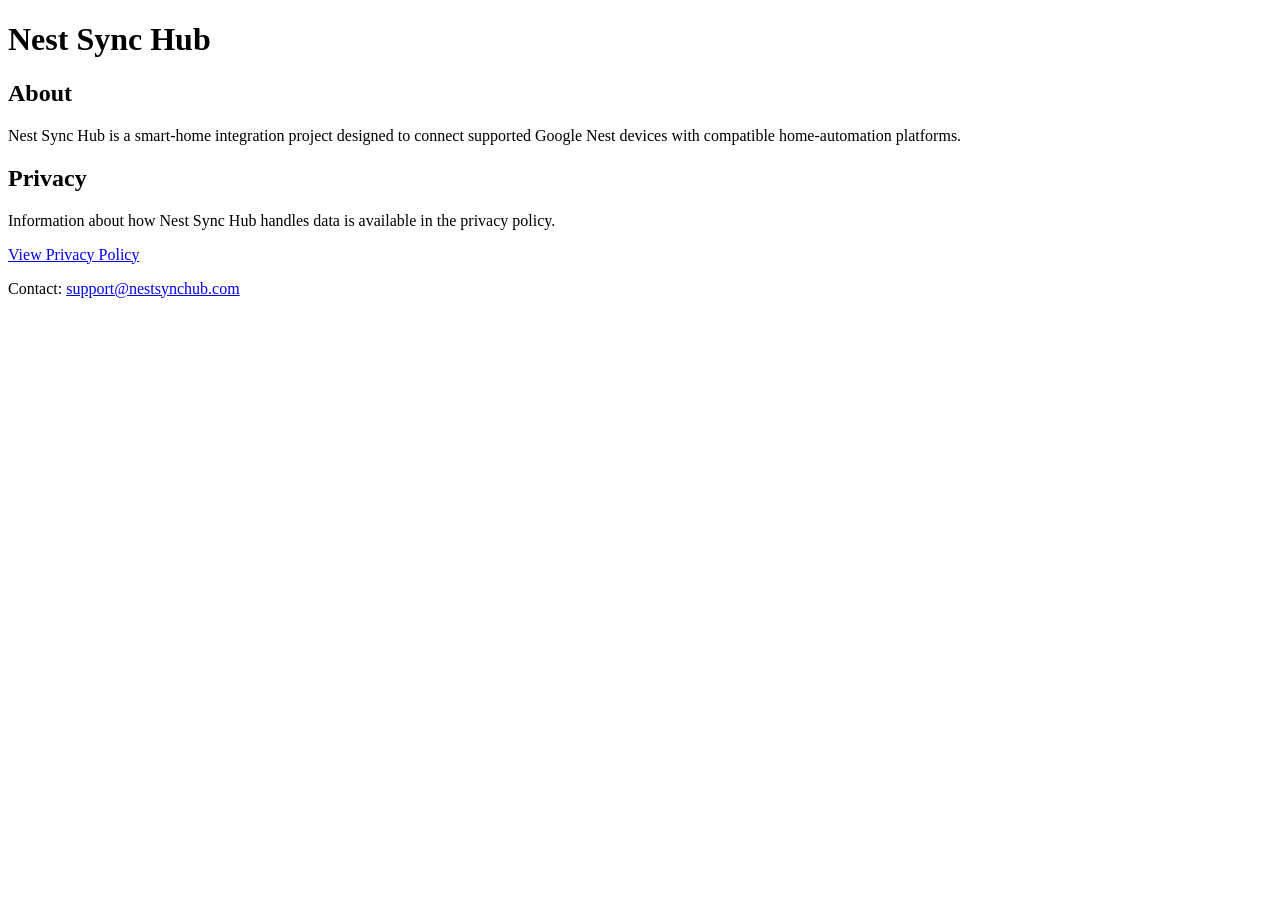
==== index.html @ 32163c92 "Create initial homepage" ====
<!DOCTYPE html>
<html lang="en">
<head>
    <meta charset="UTF-8">

    <meta name="viewport" content="width=device-width, initial-scale=1.0">

    <title>Nest Sync Hub</title>

    <meta
        name="description"
        content="Nest Sync Hub provides information about a smart-home integration project involving supported Google Nest devices."
    >
</head>

<body>

    <header>
        <h1>Nest Sync Hub</h1>
    </header>

    <main>
        <section>
            <h2>About</h2>

            <p>
                Nest Sync Hub is a smart-home integration project designed
                to connect supported Google Nest devices with compatible
                home-automation platforms.
            </p>
        </section>

        <section>
            <h2>Privacy</h2>

            <p>
                Information about how Nest Sync Hub handles data is available
                in the privacy policy.
            </p>

            <p>
                <a href="privacy.html">View Privacy Policy</a>
            </p>
        </section>
    </main>

    <footer>
        <p>
            Contact:
            <a href="mailto:support@nestsynchub.com">
                support@nestsynchub.com
            </a>
        </p>
    </footer>

</body>
</html>
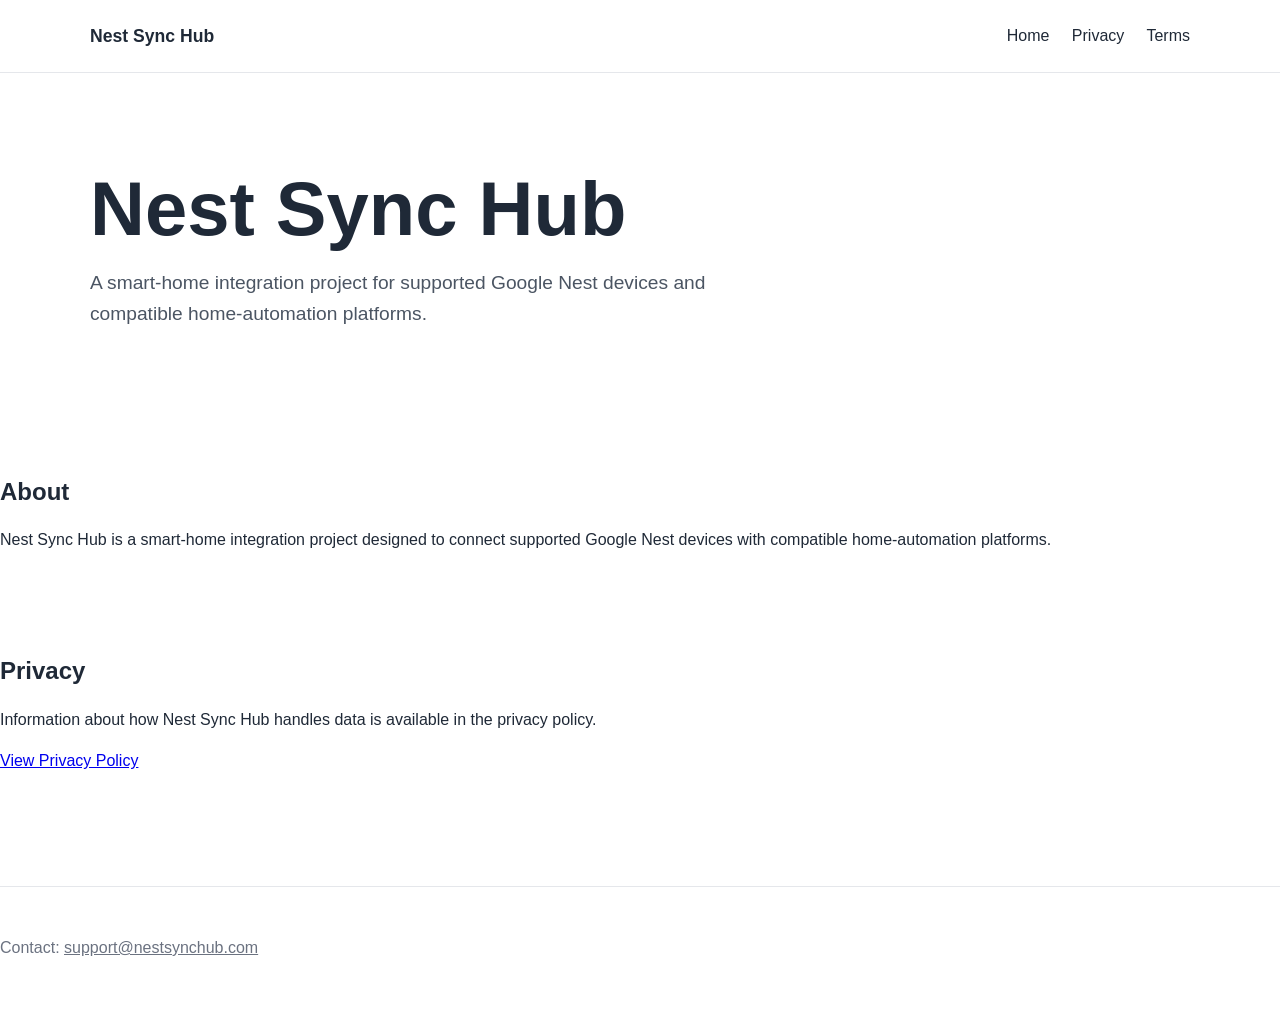
==== commit 41b0ad11: "Add initial site styling" ====
--- a/index.html
+++ b/index.html
@@ -4,7 +4,7 @@
     <meta charset="UTF-8">
 
     <meta name="viewport" content="width=device-width, initial-scale=1.0">
-
+    <link rel="stylesheet" href="assets/css/site.css">
     <title>Nest Sync Hub</title>
 
     <meta
@@ -16,10 +16,31 @@
 <body>
 
     <header>
-        <h1>Nest Sync Hub</h1>
+        <nav class="container">
+            <a href="index.html" class="brand">Nest Sync Hub</a>
+
+            <div>
+                <a href="index.html">Home</a>
+                <a href="privacy.html">Privacy</a>
+                <a href="terms.html">Terms</a>
+            </div>
+        </nav>
     </header>
 
     <main>
+        <section class="hero container">
+
+        <h1>Nest Sync Hub</h1>
+
+        <p>
+
+            A smart-home integration project for supported Google Nest
+
+            devices and compatible home-automation platforms.
+
+        </p>
+
+      </section>
         <section>
             <h2>About</h2>
 
--- a/assets/css/site.css
+++ b/assets/css/site.css
@@ -0,0 +1,101 @@
+* {
+    box-sizing: border-box;
+}
+
+html {
+    scroll-behavior: smooth;
+}
+
+body {
+    margin: 0;
+    font-family: Arial, Helvetica, sans-serif;
+    line-height: 1.6;
+    color: #1f2937;
+    background: #ffffff;
+}
+
+.container {
+    width: min(1100px, 90%);
+    margin: 0 auto;
+}
+
+header {
+    border-bottom: 1px solid #e5e7eb;
+    background: #ffffff;
+}
+
+nav {
+    min-height: 72px;
+    display: flex;
+    align-items: center;
+    justify-content: space-between;
+    gap: 20px;
+}
+
+nav a {
+    color: #1f2937;
+    text-decoration: none;
+    margin-left: 18px;
+}
+
+nav a:hover {
+    text-decoration: underline;
+}
+
+.brand {
+    margin-left: 0;
+    font-size: 1.1rem;
+    font-weight: 700;
+}
+
+.hero {
+    padding: 96px 0 72px;
+}
+
+.hero h1 {
+    margin: 0 0 16px;
+    font-size: clamp(2.5rem, 7vw, 4.75rem);
+    line-height: 1.05;
+}
+
+.hero p {
+    max-width: 700px;
+    font-size: 1.2rem;
+    color: #4b5563;
+}
+
+section {
+    padding: 32px 0;
+}
+
+h2 {
+    margin-bottom: 12px;
+}
+
+footer {
+    margin-top: 64px;
+    padding: 32px 0;
+    border-top: 1px solid #e5e7eb;
+    color: #6b7280;
+}
+
+footer a {
+    color: inherit;
+}
+
+@media (max-width: 700px) {
+    nav {
+        flex-direction: column;
+        align-items: flex-start;
+        padding: 18px 0;
+    }
+
+    nav a {
+        margin-left: 0;
+        margin-right: 16px;
+    }
+
+    .hero {
+        padding: 64px 0 48px;
+    }
+}
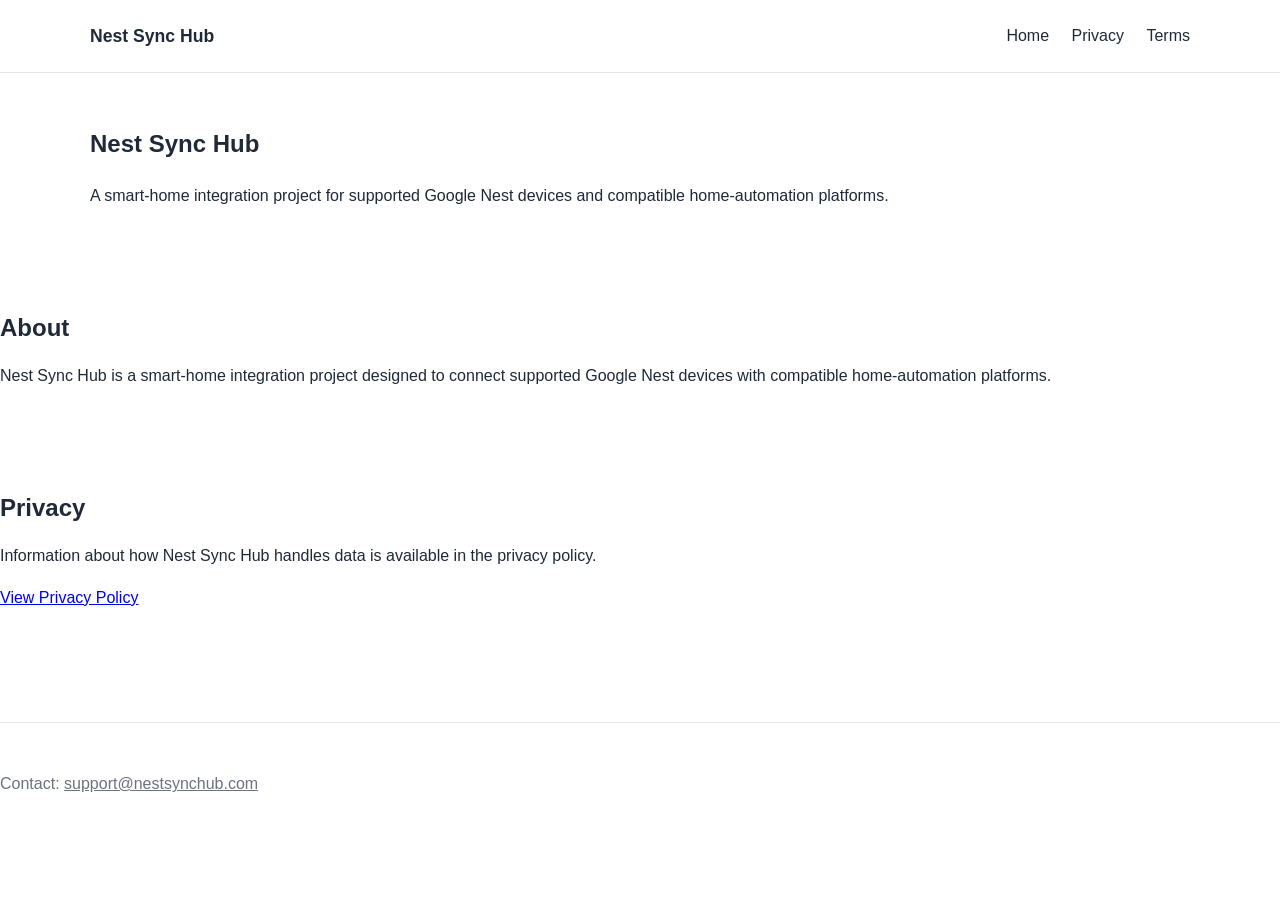
==== commit 6daa1f97: "Additional commit" ====
--- a/index.html
+++ b/index.html
@@ -28,7 +28,7 @@
     </header>
 
     <main>
-        <section class="hero container">
+        <section class="container">
 
         <h1>Nest Sync Hub</h1>
 
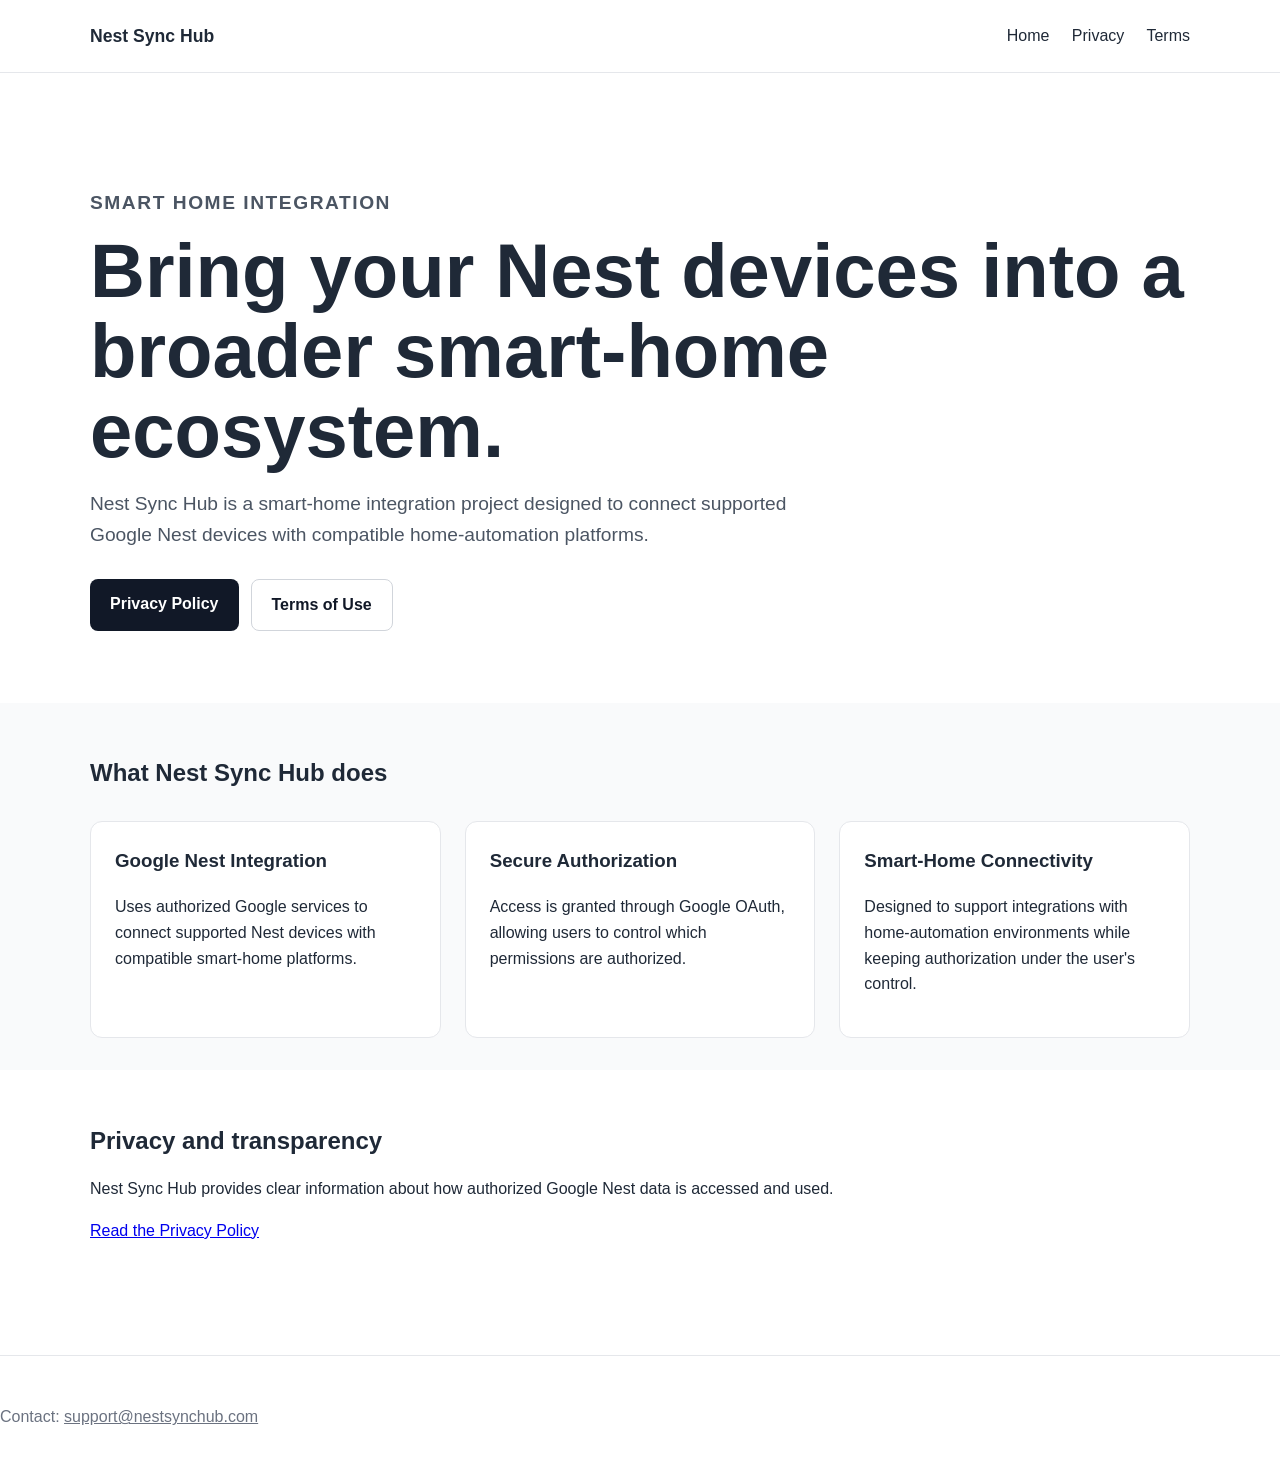
==== commit a8cb1cec: "Improve homepage design" ====
--- a/index.html
+++ b/index.html
@@ -28,42 +28,85 @@
     </header>
 
     <main>
-        <section class="container">
 
-        <h1>Nest Sync Hub</h1>
+    <section class="hero">
+        <div class="container">
+            <p class="eyebrow">Smart Home Integration</p>
 
-        <p>
+            <h1>Bring your Nest devices into a broader smart-home ecosystem.</h1>
 
-            A smart-home integration project for supported Google Nest
-
-            devices and compatible home-automation platforms.
-
-        </p>
-
-      </section>
-        <section>
-            <h2>About</h2>
-
-            <p>
+            <p class="hero-copy">
                 Nest Sync Hub is a smart-home integration project designed
                 to connect supported Google Nest devices with compatible
                 home-automation platforms.
             </p>
-        </section>
 
-        <section>
-            <h2>Privacy</h2>
+            <div class="hero-actions">
+                <a class="button button-primary" href="privacy.html">
+                    Privacy Policy
+                </a>
+
+                <a class="button button-secondary" href="terms.html">
+                    Terms of Use
+                </a>
+            </div>
+        </div>
+    </section>
+
+    <section class="section-muted">
+        <div class="container">
+            <h2>What Nest Sync Hub does</h2>
+
+            <div class="feature-grid">
+
+                <article class="card">
+                    <h3>Google Nest Integration</h3>
+
+                    <p>
+                        Uses authorized Google services to connect supported
+                        Nest devices with compatible smart-home platforms.
+                    </p>
+                </article>
+
+                <article class="card">
+                    <h3>Secure Authorization</h3>
+
+                    <p>
+                        Access is granted through Google OAuth, allowing users
+                        to control which permissions are authorized.
+                    </p>
+                </article>
+
+                <article class="card">
+                    <h3>Smart-Home Connectivity</h3>
+
+                    <p>
+                        Designed to support integrations with home-automation
+                        environments while keeping authorization under the
+                        user's control.
+                    </p>
+                </article>
+
+            </div>
+        </div>
+    </section>
+
+    <section>
+        <div class="container">
+            <h2>Privacy and transparency</h2>
 
             <p>
-                Information about how Nest Sync Hub handles data is available
-                in the privacy policy.
+                Nest Sync Hub provides clear information about how authorized
+                Google Nest data is accessed and used.
             </p>
 
             <p>
-                <a href="privacy.html">View Privacy Policy</a>
+                <a href="privacy.html">Read the Privacy Policy</a>
             </p>
-        </section>
-    </main>
+        </div>
+    </section>
+
+</main>
 
     <footer>
         <p>
--- a/assets/css/site.css
+++ b/assets/css/site.css
@@ -98,4 +98,71 @@
     .hero {
         padding: 64px 0 48px;
     }
+}
+
+.eyebrow {
+    margin-bottom: 12px;
+    font-size: 0.9rem;
+    font-weight: 700;
+    letter-spacing: 0.08em;
+    text-transform: uppercase;
+    color: #6b7280;
+}
+
+.hero-copy {
+    max-width: 720px;
+}
+
+.hero-actions {
+    display: flex;
+    flex-wrap: wrap;
+    gap: 12px;
+    margin-top: 28px;
+}
+
+.button {
+    display: inline-block;
+    padding: 12px 20px;
+    border-radius: 8px;
+    text-decoration: none;
+    font-weight: 600;
+}
+
+.button-primary {
+    background: #111827;
+    color: #ffffff;
+}
+
+.button-secondary {
+    border: 1px solid #d1d5db;
+    color: #111827;
+    background: #ffffff;
+}
+
+.section-muted {
+    background: #f9fafb;
+}
+
+.feature-grid {
+    display: grid;
+    grid-template-columns: repeat(3, 1fr);
+    gap: 24px;
+    margin-top: 28px;
+}
+
+.card {
+    padding: 24px;
+    border: 1px solid #e5e7eb;
+    border-radius: 12px;
+    background: #ffffff;
+}
+
+.card h3 {
+    margin-top: 0;
+}
+
+@media (max-width: 800px) {
+    .feature-grid {
+        grid-template-columns: 1fr;
+    }
 }
